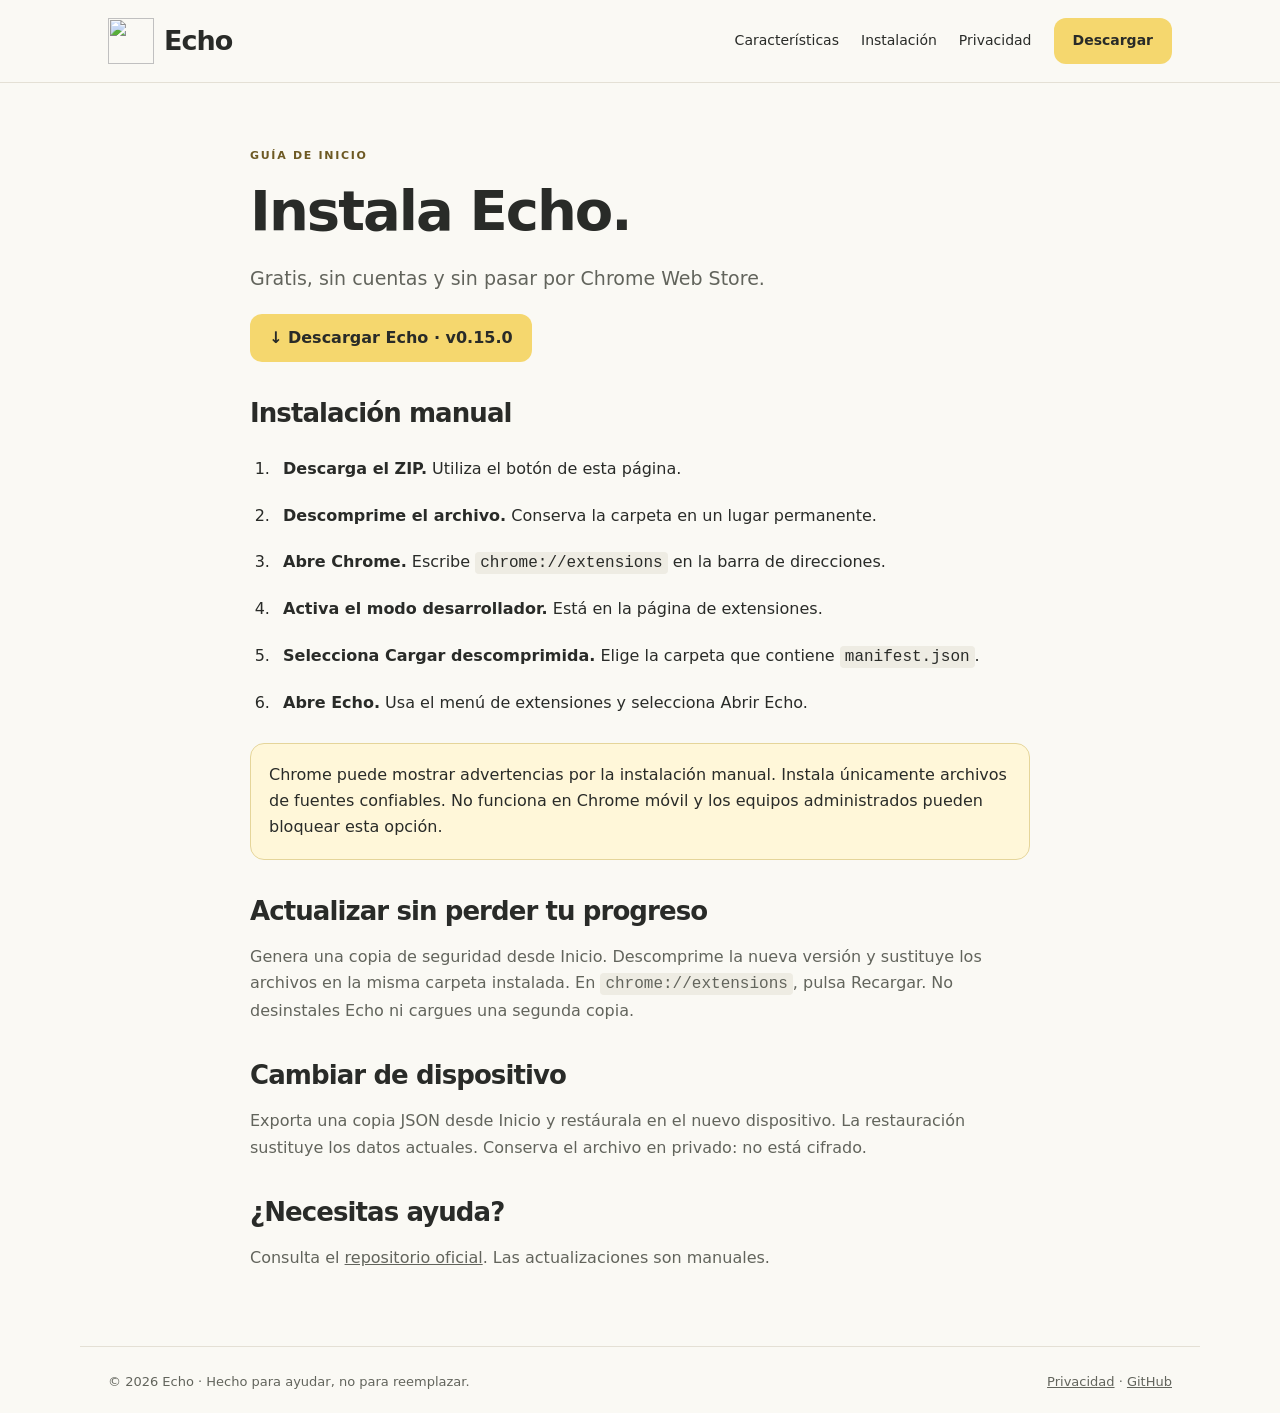
==== instalacion.html @ 6b7a648e "Add files via upload" ====
<!doctype html><html lang="es"><head><meta charset="utf-8"><meta name="viewport" content="width=device-width, initial-scale=1"><meta name="description" content="Echo, una herramienta educativa para el uso responsable de la inteligencia artificial."><title>Instalación | Echo</title><link rel="icon" href="assets/logo.png"><link rel="stylesheet" href="style.css"></head><body><a class="skip" href="#contenido">Saltar al contenido</a><header><nav class="wrap nav" aria-label="Navegación principal"><a class="brand" href="index.html"><img src="assets/logo.png" alt="" width="46" height="46">Echo</a><div class="links"><a href="index.html#funciones">Características</a><a href="instalacion.html">Instalación</a><a href="privacidad.html">Privacidad</a><a class="nav-download" href="downloads/Echo-0.15.0.zip" download>Descargar</a></div></nav></header><main id="contenido" class="wrap"><article class="article"><span class="eyebrow">GUÍA DE INICIO</span><h1>Instala Echo.</h1><p class="lead">Gratis, sin cuentas y sin pasar por Chrome Web Store.</p><a class="button" href="downloads/Echo-0.15.0.zip" download>↓ Descargar Echo · v0.15.0</a><h2>Instalación manual</h2><ol class="steps"><li><b>Descarga el ZIP.</b> Utiliza el botón de esta página.</li><li><b>Descomprime el archivo.</b> Conserva la carpeta en un lugar permanente.</li><li><b>Abre Chrome.</b> Escribe <code>chrome://extensions</code> en la barra de direcciones.</li><li><b>Activa el modo desarrollador.</b> Está en la página de extensiones.</li><li><b>Selecciona Cargar descomprimida.</b> Elige la carpeta que contiene <code>manifest.json</code>.</li><li><b>Abre Echo.</b> Usa el menú de extensiones y selecciona Abrir Echo.</li></ol><aside class="tip">Chrome puede mostrar advertencias por la instalación manual. Instala únicamente archivos de fuentes confiables. No funciona en Chrome móvil y los equipos administrados pueden bloquear esta opción.</aside><h2>Actualizar sin perder tu progreso</h2><p>Genera una copia de seguridad desde Inicio. Descomprime la nueva versión y sustituye los archivos en la misma carpeta instalada. En <code>chrome://extensions</code>, pulsa Recargar. No desinstales Echo ni cargues una segunda copia.</p><h2>Cambiar de dispositivo</h2><p>Exporta una copia JSON desde Inicio y restáurala en el nuevo dispositivo. La restauración sustituye los datos actuales. Conserva el archivo en privado: no está cifrado.</p><h2>¿Necesitas ayuda?</h2><p>Consulta el <a href="https://github.com/Echo-prog15/Echo">repositorio oficial</a>. Las actualizaciones son manuales.</p></article></main><footer class="wrap"><span>© 2026 Echo · Hecho para ayudar, no para reemplazar.</span><div><a href="privacidad.html">Privacidad</a> · <a href="https://github.com/Echo-prog15/Echo">GitHub</a></div></footer></body></html>
---- style.css ----
:root{--bg:#faf9f4;--ink:#292b28;--muted:#62645c;--yellow:#f5d76e;--soft:#fff0b8;--line:#e4e0d5}*{box-sizing:border-box}html{scroll-behavior:smooth}body{margin:0;background:var(--bg);color:var(--ink);font:16px/1.65 system-ui,-apple-system,BlinkMacSystemFont,"Segoe UI",sans-serif}a{color:inherit}a:focus-visible{outline:3px solid #8b6910;outline-offset:4px}.wrap{max-width:1120px;margin:auto;padding-inline:28px}.skip{position:absolute;left:12px;top:-100px;background:white;padding:10px}.skip:focus{top:8px}header{border-bottom:1px solid var(--line)}.nav{display:flex;align-items:center;justify-content:space-between;gap:24px;padding-block:18px}.brand{display:flex;align-items:center;gap:10px;font-size:27px;font-weight:800;text-decoration:none;letter-spacing:-1px}.brand img{object-fit:contain}.links{display:flex;gap:22px;align-items:center;flex-wrap:wrap;font-size:14px}.links a{text-decoration:none}.links a:hover{text-decoration:underline}.nav-download,.button{background:var(--yellow);padding:11px 19px;border-radius:12px;font-weight:700;text-decoration:none;display:inline-block}.button:hover,.nav-download:hover{background:#edca50}.hero{display:grid;grid-template-columns:1.15fr .85fr;gap:48px;align-items:center;padding-block:84px 64px}.eyebrow{font-size:11px;letter-spacing:1.7px;font-weight:750;color:#6d5923}h1,h2,h3{line-height:1.16;letter-spacing:-.035em;margin:12px 0 18px}h1{font-size:clamp(40px,5.5vw,69px)}h1 span{color:#79601c}h2{font-size:clamp(26px,3vw,36px)}h3{font-size:23px}.lead{font-size:19px;color:var(--muted);max-width:620px}.actions{display:flex;gap:16px;align-items:center;flex-wrap:wrap;margin-top:26px}.secondary{font-weight:650;text-underline-offset:4px}.meta,small{font-size:13px;color:var(--muted)}.preview{background:white;border:1px solid var(--line);border-radius:24px;overflow:hidden;box-shadow:0 16px 45px #514a3610;transform:rotate(1deg)}.preview-top{display:flex;align-items:center;gap:6px;padding:15px 18px;border-bottom:1px solid var(--line)}.preview-top small{margin-left:auto}.dot{width:9px;height:9px;background:#dedbd0;border-radius:50%}.preview-body{padding:26px;background:#fffdf6}.preview-body h2{font-size:29px}.mini,.tip{border:1px solid var(--line);border-radius:14px;padding:18px;margin-top:16px;background:white}.mini span{display:block;font-size:13px;color:var(--muted)}.track{height:7px;border-radius:8px;background:#eeeae0;margin-top:14px}.track i{display:block;width:38%;height:100%;background:var(--yellow);border-radius:8px}.tip{background:#fff7d9;border-color:#e5d59a}.tip p{margin:9px 0 4px}.section{padding-block:40px 52px}.cards{display:grid;grid-template-columns:repeat(3,1fr);gap:18px;margin-top:26px}.card{background:white;border:1px solid var(--line);border-radius:20px;padding:26px}.card p{color:var(--muted);margin-bottom:0}.symbol{display:grid;place-items:center;background:var(--soft);width:54px;height:54px;border-radius:14px;color:#6d5923}.privacy-band{display:flex;justify-content:space-between;align-items:center;gap:30px;background:var(--soft);border-radius:22px;padding:32px}.privacy-band p{max-width:660px;margin-bottom:0}.privacy-band .secondary{flex-shrink:0}.article{max-width:780px;margin:auto;padding-block:58px}.article h1{font-size:clamp(36px,5vw,56px)}.article h2{font-size:26px;margin-top:36px}.article p{color:var(--muted)}.steps{padding-left:25px}.steps li{padding:10px 0 10px 8px}code{background:#eeece3;padding:2px 5px;border-radius:4px;overflow-wrap:anywhere}footer{border-top:1px solid var(--line);display:flex;justify-content:space-between;gap:15px;flex-wrap:wrap;padding-block:24px;color:var(--muted);font-size:13px}@media(max-width:760px){.wrap{padding-inline:20px}.nav{align-items:flex-start;flex-direction:column;gap:12px}.links{gap:14px}.hero{grid-template-columns:1fr;padding-block:45px;gap:28px}.preview{transform:none}.cards{grid-template-columns:1fr}.privacy-band{flex-direction:column;align-items:flex-start;padding:24px}.section{padding-block:28px}.article{padding-block:35px}}@media(prefers-reduced-motion:reduce){html{scroll-behavior:auto}}
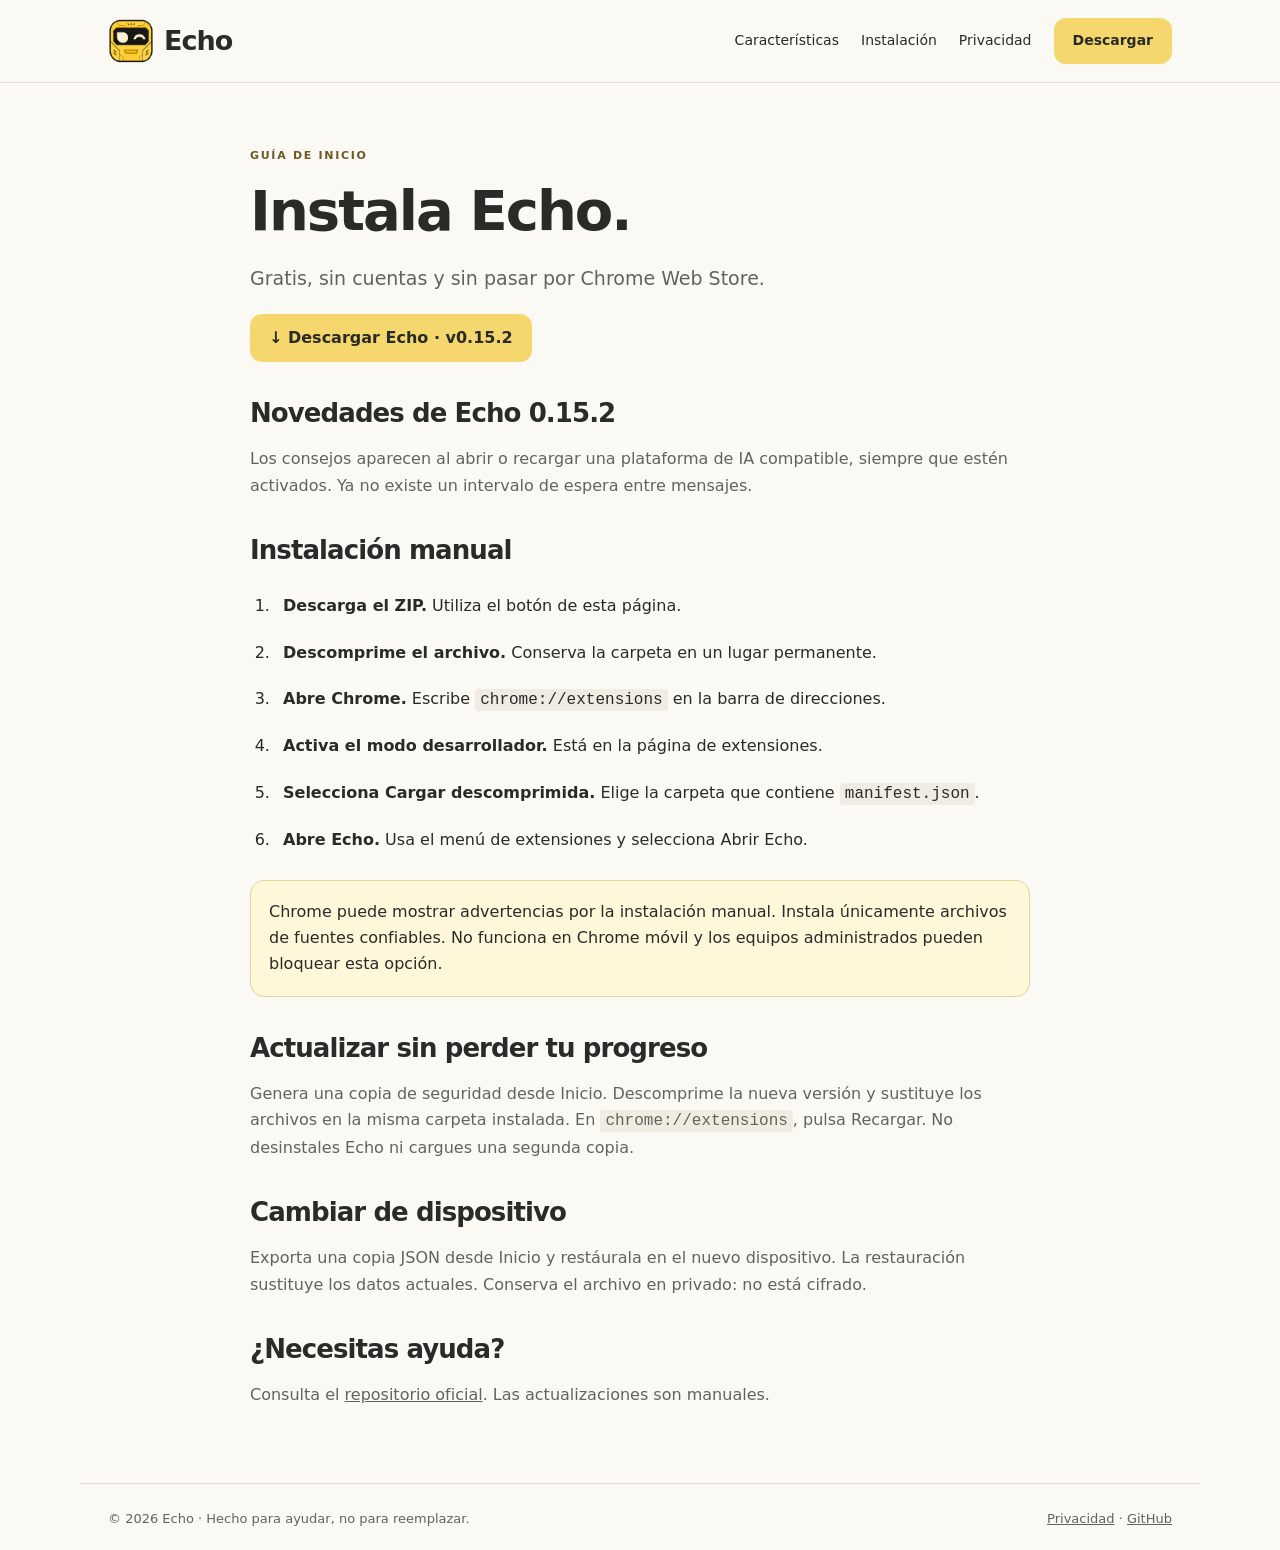
==== commit bdcd7a19: "Add files via upload" ====
--- a/instalacion.html
+++ b/instalacion.html
@@ -1 +1 @@
-<!doctype html><html lang="es"><head><meta charset="utf-8"><meta name="viewport" content="width=device-width, initial-scale=1"><meta name="description" content="Echo, una herramienta educativa para el uso responsable de la inteligencia artificial."><title>Instalación | Echo</title><link rel="icon" href="assets/logo.png"><link rel="stylesheet" href="style.css"></head><body><a class="skip" href="#contenido">Saltar al contenido</a><header><nav class="wrap nav" aria-label="Navegación principal"><a class="brand" href="index.html"><img src="assets/logo.png" alt="" width="46" height="46">Echo</a><div class="links"><a href="index.html#funciones">Características</a><a href="instalacion.html">Instalación</a><a href="privacidad.html">Privacidad</a><a class="nav-download" href="downloads/Echo-0.15.0.zip" download>Descargar</a></div></nav></header><main id="contenido" class="wrap"><article class="article"><span class="eyebrow">GUÍA DE INICIO</span><h1>Instala Echo.</h1><p class="lead">Gratis, sin cuentas y sin pasar por Chrome Web Store.</p><a class="button" href="downloads/Echo-0.15.0.zip" download>↓ Descargar Echo · v0.15.0</a><h2>Instalación manual</h2><ol class="steps"><li><b>Descarga el ZIP.</b> Utiliza el botón de esta página.</li><li><b>Descomprime el archivo.</b> Conserva la carpeta en un lugar permanente.</li><li><b>Abre Chrome.</b> Escribe <code>chrome://extensions</code> en la barra de direcciones.</li><li><b>Activa el modo desarrollador.</b> Está en la página de extensiones.</li><li><b>Selecciona Cargar descomprimida.</b> Elige la carpeta que contiene <code>manifest.json</code>.</li><li><b>Abre Echo.</b> Usa el menú de extensiones y selecciona Abrir Echo.</li></ol><aside class="tip">Chrome puede mostrar advertencias por la instalación manual. Instala únicamente archivos de fuentes confiables. No funciona en Chrome móvil y los equipos administrados pueden bloquear esta opción.</aside><h2>Actualizar sin perder tu progreso</h2><p>Genera una copia de seguridad desde Inicio. Descomprime la nueva versión y sustituye los archivos en la misma carpeta instalada. En <code>chrome://extensions</code>, pulsa Recargar. No desinstales Echo ni cargues una segunda copia.</p><h2>Cambiar de dispositivo</h2><p>Exporta una copia JSON desde Inicio y restáurala en el nuevo dispositivo. La restauración sustituye los datos actuales. Conserva el archivo en privado: no está cifrado.</p><h2>¿Necesitas ayuda?</h2><p>Consulta el <a href="https://github.com/Echo-prog15/Echo">repositorio oficial</a>. Las actualizaciones son manuales.</p></article></main><footer class="wrap"><span>© 2026 Echo · Hecho para ayudar, no para reemplazar.</span><div><a href="privacidad.html">Privacidad</a> · <a href="https://github.com/Echo-prog15/Echo">GitHub</a></div></footer></body></html>+<!doctype html><html lang="es"><head><meta charset="utf-8"><meta name="viewport" content="width=device-width, initial-scale=1"><meta name="description" content="Echo, una herramienta educativa para el uso responsable de la inteligencia artificial."><title>Instalación | Echo</title><link rel="icon" href="assets/logo.png"><link rel="stylesheet" href="style.css"></head><body><a class="skip" href="#contenido">Saltar al contenido</a><header><nav class="wrap nav" aria-label="Navegación principal"><a class="brand" href="index.html"><img src="assets/logo.png" alt="" width="46" height="46">Echo</a><div class="links"><a href="index.html#funciones">Características</a><a href="instalacion.html">Instalación</a><a href="privacidad.html">Privacidad</a><a class="nav-download" href="downloads/Echo-0.15.2.zip" download>Descargar</a></div></nav></header><main id="contenido" class="wrap"><article class="article"><span class="eyebrow">GUÍA DE INICIO</span><h1>Instala Echo.</h1><p class="lead">Gratis, sin cuentas y sin pasar por Chrome Web Store.</p><a class="button" href="downloads/Echo-0.15.2.zip" download>↓ Descargar Echo · v0.15.2</a><h2>Novedades de Echo 0.15.2</h2><p>Los consejos aparecen al abrir o recargar una plataforma de IA compatible, siempre que estén activados. Ya no existe un intervalo de espera entre mensajes.</p><h2>Instalación manual</h2><ol class="steps"><li><b>Descarga el ZIP.</b> Utiliza el botón de esta página.</li><li><b>Descomprime el archivo.</b> Conserva la carpeta en un lugar permanente.</li><li><b>Abre Chrome.</b> Escribe <code>chrome://extensions</code> en la barra de direcciones.</li><li><b>Activa el modo desarrollador.</b> Está en la página de extensiones.</li><li><b>Selecciona Cargar descomprimida.</b> Elige la carpeta que contiene <code>manifest.json</code>.</li><li><b>Abre Echo.</b> Usa el menú de extensiones y selecciona Abrir Echo.</li></ol><aside class="tip">Chrome puede mostrar advertencias por la instalación manual. Instala únicamente archivos de fuentes confiables. No funciona en Chrome móvil y los equipos administrados pueden bloquear esta opción.</aside><h2>Actualizar sin perder tu progreso</h2><p>Genera una copia de seguridad desde Inicio. Descomprime la nueva versión y sustituye los archivos en la misma carpeta instalada. En <code>chrome://extensions</code>, pulsa Recargar. No desinstales Echo ni cargues una segunda copia.</p><h2>Cambiar de dispositivo</h2><p>Exporta una copia JSON desde Inicio y restáurala en el nuevo dispositivo. La restauración sustituye los datos actuales. Conserva el archivo en privado: no está cifrado.</p><h2>¿Necesitas ayuda?</h2><p>Consulta el <a href="https://github.com/Echo-prog15/Echo">repositorio oficial</a>. Las actualizaciones son manuales.</p></article></main><footer class="wrap"><span>© 2026 Echo · Hecho para ayudar, no para reemplazar.</span><div><a href="privacidad.html">Privacidad</a> · <a href="https://github.com/Echo-prog15/Echo">GitHub</a></div></footer></body></html>
